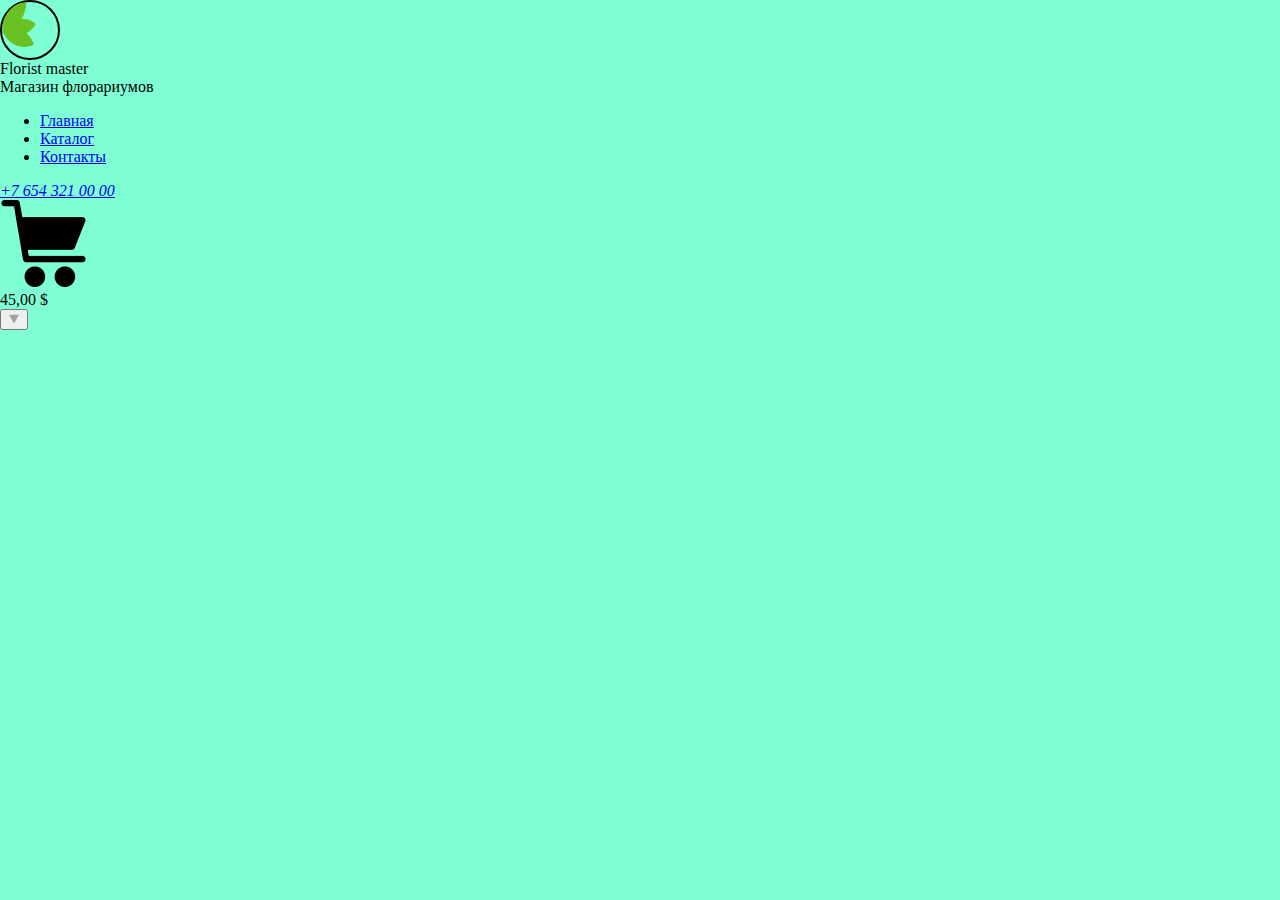
==== Florarium/index.html @ 74166a82 "Отстилизовали лого" ====
<!DOCTYPE html>
<html lang="ru">

<head>
    <meta charset="UTF-8">
    <meta http-equiv="X-UA-Compatible" content="IE=edge">
    <meta name="viewport" content="width=device-width, initial-scale=1.0">
    <title>Магазин флорариумов</title>
    <link rel="stylesheet" href="style.css">
</head>

<body>
    <div class="wrapper">
        <header class="header">
            <div class="logo">
                <div class="logo__img-wrap">
                    <img src="img/logo.png" alt="Логотип" class="logo__img">
                </div>
                <div class="logo__desc">
                    <div class="logo__title">Florist master</div>
                    <div class="logo__subtitle">Магазин флорариумов</div>
                </div>
            </div>
            <nav class="nav">
                <ul class="nav__list">
                    <li class="nav__item">
                        <a href="#!" class="nav__link">Главная</a>
                    </li>
                    <li class="nav__item">
                        <a href="#!" class="nav__link">Каталог</a>
                    </li>
                    <li class="nav__item">
                        <a href="#!" class="nav__link">Контакты</a>
                    </li>
                </ul>
            </nav>
            <address class="contact">
                <a href="tel:+76543210000" class="contact__tel">+7 654 321 00 00</a>
            </address>
            <div class="cart">
                <a href="#!" class="cart__img-wrap">
                    <img src="img/icons/shopping_cart.png" alt="Корзина" class="cart__img">
                </a>
                <div class="cart__price">
                    <span class="cart__price-value">45,00</span>
                    <span class="cart__price-currency">$</span>
                </div>
                <button class="cart__btn">
                    <img src="img/icons/cart__btn.svg" alt="Кнопка" class="cart__btn-img">
                </button>
            </div>
        </header>
    </div>
</body>

</html>
---- Florarium/style.css ----
* {
    box-sizing: border-box;
}

html,
body {
    height: 100%;
}

.wrapper {
    min-height: 100%;
    background-color: aquamarine;
}

body {
    margin: 0;
}

.logo {}

.logo__img-wrap {
    width: 60px;
    height: 60px;
    border: 2px solid #000000;
    border-radius: 50%;
}

.logo__img {
    width: 60%;
    height: 80%;
}
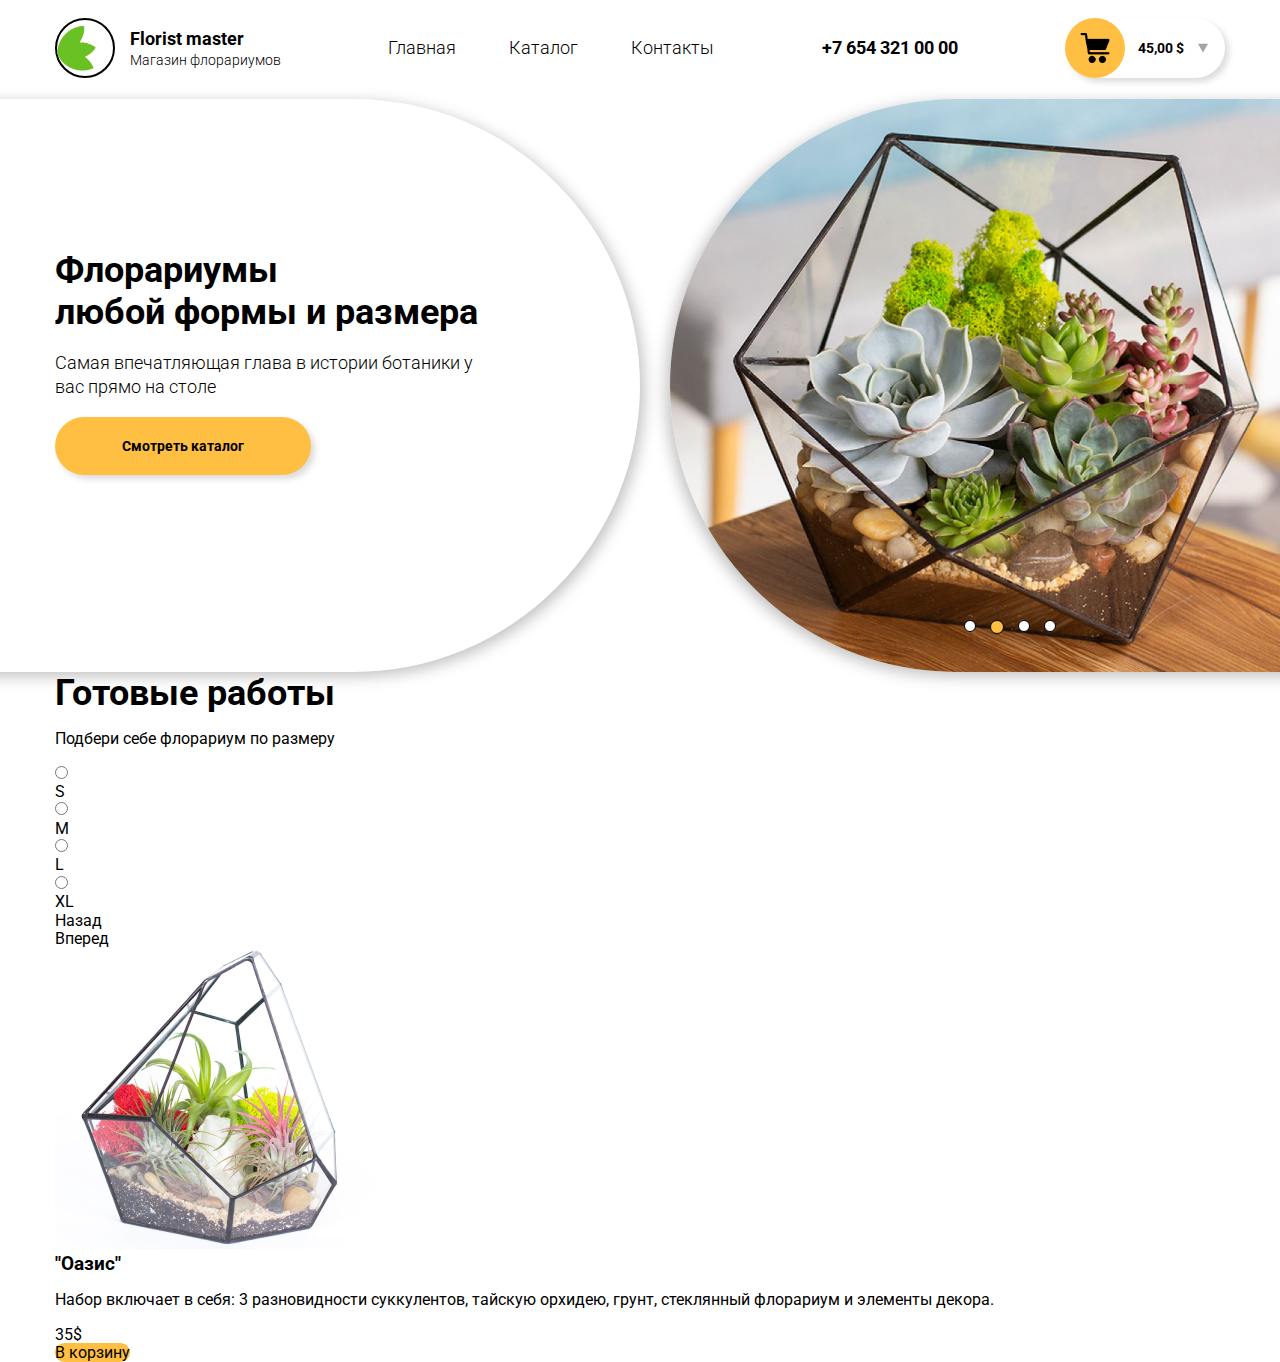
==== commit a07057b5: "Готовые работы" ====
--- a/Florarium/index.html
+++ b/Florarium/index.html
@@ -6,51 +6,141 @@
     <meta http-equiv="X-UA-Compatible" content="IE=edge">
     <meta name="viewport" content="width=device-width, initial-scale=1.0">
     <title>Магазин флорариумов</title>
-    <link rel="stylesheet" href="style.css">
+    <link rel="preconnect" href="https://fonts.googleapis.com">
+    <link rel="preconnect" href="https://fonts.gstatic.com" crossorigin>
+    <link href="https://fonts.googleapis.com/css2?family=Roboto:wght@300;400;700&display=swap" rel="stylesheet">
+    <link rel="stylesheet" href="css/normalize.css">
+    <link rel="stylesheet" href="css/style.css">
 </head>
 
 <body>
     <div class="wrapper">
         <header class="header">
-            <div class="logo">
-                <div class="logo__img-wrap">
-                    <img src="img/logo.png" alt="Логотип" class="logo__img">
+            <div class="container header__container">
+                <div class="logo">
+                    <div class="logo__img-wrap">
+                        <img src="img/logo.png" alt="Логотип" class="logo__img">
+                    </div>
+                    <div class="logo__desc">
+                        <div class="logo__title">Florist master</div>
+                        <div class="logo__subtitle">Магазин флорариумов</div>
+                    </div>
                 </div>
-                <div class="logo__desc">
-                    <div class="logo__title">Florist master</div>
-                    <div class="logo__subtitle">Магазин флорариумов</div>
+                <nav class="nav">
+                    <ul class="nav__list">
+                        <li class="nav__item">
+                            <a href="#!" class="nav__link">Главная</a>
+                        </li>
+                        <li class="nav__item">
+                            <a href="#!" class="nav__link">Каталог</a>
+                        </li>
+                        <li class="nav__item">
+                            <a href="#!" class="nav__link">Контакты</a>
+                        </li>
+                    </ul>
+                </nav>
+                <address class="contact">
+                    <a href="tel:+76543210000" class="contact__tel">+7 654 321 00 00</a>
+                </address>
+                <div class="cart">
+                    <a href="#!" class="cart__img-wrap">
+                        <img src="img/icons/shopping_cart.png" alt="Корзина" class="cart__img">
+                    </a>
+                    <div class="cart__price">
+                        <span class="cart__price-value">45,00</span>
+                        <span class="cart__price-value">$</span>
+                    </div>
+                    <button class="cart__btn">
+                        <img src="img/icons/cart__btn.svg" alt="Кнопка" class="cart__btn-img">
+                    </button>
                 </div>
             </div>
-            <nav class="nav">
-                <ul class="nav__list">
-                    <li class="nav__item">
-                        <a href="#!" class="nav__link">Главная</a>
+        </header>
+        <section class="hero">
+            <div class="hero__desc">
+                <div class="container">
+                    <div class="hero__content">
+                        <h1 class="title">
+                            Флорариумы <br>
+                            любой формы и размера
+                        </h1>
+                        <p class="hero__subtitle">
+                            Самая впечатляющая глава в истории ботаники
+                            у вас прямо на столе
+                        </p>
+                        <a class="btn hero__link" href="#!">Смотреть каталог</a>
+                    </div>
+                </div>
+            </div>
+            <div class="hero__slider">
+                <ul class="dots">
+                    <li class="dot"></li>
+                    <li class="dot active"></li>
+                    <li class="dot"></li>
+                    <li class="dot"></li>
+                </ul>
+                <img src="img/hero_img.jpg" alt="Флорариум" class="hero__slide">
+            </div>
+        </section>
+        <section class="product">
+            <div class="container">
+                <h2 class="title">Готовые работы</h2>
+                <p class="product__subtitle">Подбери себе флорариум по размеру</p>
+                <ul class="product__size-list">
+                    <li class="product__size">
+                        <label>
+                            <input type="radio" name="size" class="product__check">
+                            <div class="product__check-fake">S</div>
+                        </label>
                     </li>
-                    <li class="nav__item">
-                        <a href="#!" class="nav__link">Каталог</a>
+                    <li class="product__size">
+                        <label>
+                            <input type="radio" name="size" class="product__check">
+                            <div class="product__check-fake">M</div>
+                        </label>
                     </li>
-                    <li class="nav__item">
-                        <a href="#!" class="nav__link">Контакты</a>
+                    <li class="product__size">
+                        <label>
+                            <input type="radio" name="size" class="product__check">
+                            <div class="product__check-fake">L</div>
+                        </label>
+                    </li>
+                    <li class="product__size">
+                        <label>
+                            <input type="radio" name="size" class="product__check">
+                            <div class="product__check-fake">XL</div>
+                        </label>
                     </li>
                 </ul>
-            </nav>
-            <address class="contact">
-                <a href="tel:+76543210000" class="contact__tel">+7 654 321 00 00</a>
-            </address>
-            <div class="cart">
-                <a href="#!" class="cart__img-wrap">
-                    <img src="img/icons/shopping_cart.png" alt="Корзина" class="cart__img">
-                </a>
-                <div class="cart__price">
-                    <span class="cart__price-value">45,00</span>
-                    <span class="cart__price-currency">$</span>
+                <div class="product__slider">
+                    <div class="product__slider-ctrls">
+                        <div class="product__slider-ctrl product__clider--ctrl--prev">Назад</div>
+                        <div class="product__slider-ctrl product__clider--ctrl--next">Вперед</div>
+                    </div>
+                    <ul class="product__list">
+                        <li class="product__item">
+                            <div class="product__img-wrap">
+                                <img src="img/finished_work/oazis.png" alt="Флорариум оазис" class="product__img">
+                            </div>
+                            <div class="product__desc">
+                                <h3 class="product__name">"Оазис"</h3>
+                                <p class="product__info">
+                                    Набор включает в себя: 3 разновидности суккулентов, тайскую орхидею, грунт,
+                                    стеклянный
+                                    флорариум и элементы декора.
+                                </p>
+                            </div>
+                            <div class="product__buy">
+                                <div class="product__price">35$</div>
+                                <botton class="product__buy-btn btn">В корзину</botton>
+                            </div>
+                        </li>
+                    </ul>
                 </div>
-                <button class="cart__btn">
-                    <img src="img/icons/cart__btn.svg" alt="Кнопка" class="cart__btn-img">
-                </button>
             </div>
-        </header>
+        </section>
     </div>
+
 </body>
 
 </html>--- a/Florarium/css/style.css
+++ b/Florarium/css/style.css
@@ -0,0 +1,296 @@
+* {
+    box-sizing: border-box;
+}
+
+html,
+body {
+    height: 100%;
+}
+
+body {
+    margin: 0;
+    font-family: 'Roboto', sans-serif;
+    color: #000000;
+    font-style: normal;
+}
+
+h1,
+h2,
+h3,
+h4,
+h5,
+h6 {
+    margin: 0;
+}
+
+a {
+    text-decoration: none;
+    color: #000000;
+}
+
+ul {
+    margin: 0;
+    padding: 0;
+}
+
+ul>li {
+    list-style: none;
+}
+
+.wrapper {
+    min-height: 100%;
+}
+
+.container {
+    max-width: 1242px;
+    padding: 0px 36px;
+    margin: 0px auto;
+}
+
+.header {}
+
+.header__container {
+    display: flex;
+    justify-content: space-between;
+    align-items: center;
+    column-gap: 10px;
+    padding-top: 18px;
+    padding-bottom: 21px;
+}
+
+.logo {
+    display: flex;
+    align-items: center;
+    column-gap: 15px;
+}
+
+.logo__img-wrap {
+    width: 60px;
+    height: 60px;
+    border: 2px solid #000000;
+    border-radius: 50%;
+    position: relative;
+    flex-shrink: 0;
+}
+
+.logo__img {
+    width: 70%;
+    height: 80%;
+    object-fit: contain;
+    position: absolute;
+    top: 50%;
+    transform: translateY(-50%);
+}
+
+.logo__title {
+    font-style: normal;
+    font-weight: 700;
+    font-size: 18px;
+    line-height: 131.19%;
+    color: #000000;
+}
+
+.logo__subtitle {
+    font-weight: 300;
+    font-size: 14px;
+    line-height: 131.19%;
+    color: #000000;
+}
+
+.nav__list {
+    display: flex;
+}
+
+.nav__item {
+    margin-right: 53px;
+}
+
+.nav__item:last-child {
+    margin-right: 0;
+}
+
+.nav__link {
+    font-style: normal;
+    font-weight: 300;
+    font-size: 18px;
+    line-height: 1.17;
+    color: #000000;
+    text-decoration: none;
+}
+
+.contact__tel {
+    font-weight: 700;
+    font-style: normal;
+    font-size: 18px;
+    line-height: 1.17;
+    color: #000000;
+    text-decoration: none;
+}
+
+.cart {
+    background: #FFFFFF;
+    box-shadow: 4px 4px 6px rgba(0, 0, 0, 0.14);
+    border-radius: 50px;
+    display: flex;
+    align-items: center;
+    column-gap: 13px;
+    padding-right: 16px;
+}
+
+.cart__img-wrap {
+    width: 60px;
+    height: 60px;
+    background: #FFBF42;
+    display: block;
+    overflow: hidden;
+    position: relative;
+    border-radius: 50%;
+}
+
+.cart__img {
+    width: 50%;
+    height: 50%;
+    object-fit: contain;
+    position: absolute;
+    top: 50%;
+    left: 50%;
+    transform: translate(-50%, -50%);
+}
+
+.cart__price {
+    font-style: normal;
+    font-weight: 700;
+    font-size: 14px;
+    line-height: 16px;
+    color: #000000;
+}
+
+.cart__price-value {}
+
+.cart__btn {
+    background-color: transparent;
+    border: none;
+    width: 12px;
+    height: 12px;
+    position: relative;
+}
+
+.cart__btn-img {
+    width: 100%;
+    height: 100%;
+    object-fit: contain;
+    position: absolute;
+    top: 50%;
+    left: 50%;
+    transform: translate(-50%, -50%);
+}
+
+/* Hero start*/
+.hero {
+    height: 573px;
+    display: flex;
+    column-gap: 30px;
+}
+
+.hero__desc,
+.hero__slider {
+    height: 100%;
+    position: relative;
+}
+
+.hero__desc {
+    flex: 0 0 100%;
+    padding-top: 150px;
+}
+
+.hero__desc::after {
+    content: "";
+    display: block;
+    position: absolute;
+    height: 100%;
+    width: 100%;
+    background-color: #FFFFFF;
+    box-shadow: 4px 4px 15px rgba(0, 0, 0, 0.25);
+    border-radius: 0px 500px 500px 0px;
+    top: 0px;
+    z-index: -10;
+    right: 50%;
+}
+
+.hero__content {
+    width: 37%;
+}
+
+.title {
+    font-weight: 700;
+    font-size: 36px;
+    line-height: 1.17;
+}
+
+.hero__subtitle {
+    font-weight: 300;
+    font-size: 18px;
+    line-height: 1.33;
+}
+
+.btn {
+    background-color: #FFBF42;
+    border-radius: 50px;
+}
+
+.hero__link {
+    box-shadow: 4px 4px 6px rgba(0, 0, 0, 0.14);
+    display: flex;
+    width: 256px;
+    min-height: 48px;
+    padding: 20px;
+    justify-content: center;
+    align-items: center;
+    text-align: center;
+    font-weight: 700;
+    font-size: 14px;
+    line-height: 131.19%;
+}
+
+.hero__slider {
+    flex: 0 0 50%;
+    overflow: hidden;
+    transform: translateX(-100%);
+    box-shadow: -4px 4px 15px rgba(0, 0, 0, 0.25);
+    border-radius: 500px 0px 0px 500px;
+}
+
+.dots {
+    position: absolute;
+    margin-left: 46%;
+    display: flex;
+    bottom: 38px;
+}
+
+.dot {
+    width: 12px;
+    height: 12px;
+    background-color: #FFFFFF;
+    border: 1px solid black;
+    border-radius: 50%;
+    margin-right: 14px;
+}
+
+.dot:last-child {
+    margin-right: 0;
+}
+
+.dot.active {
+    background-color: #FFBF42;
+    width: 14px;
+    height: 14px;
+}
+
+.hero__slide {
+    width: 100%;
+    height: 100%;
+    object-fit: cover;
+}
+
+
+/* Hero end */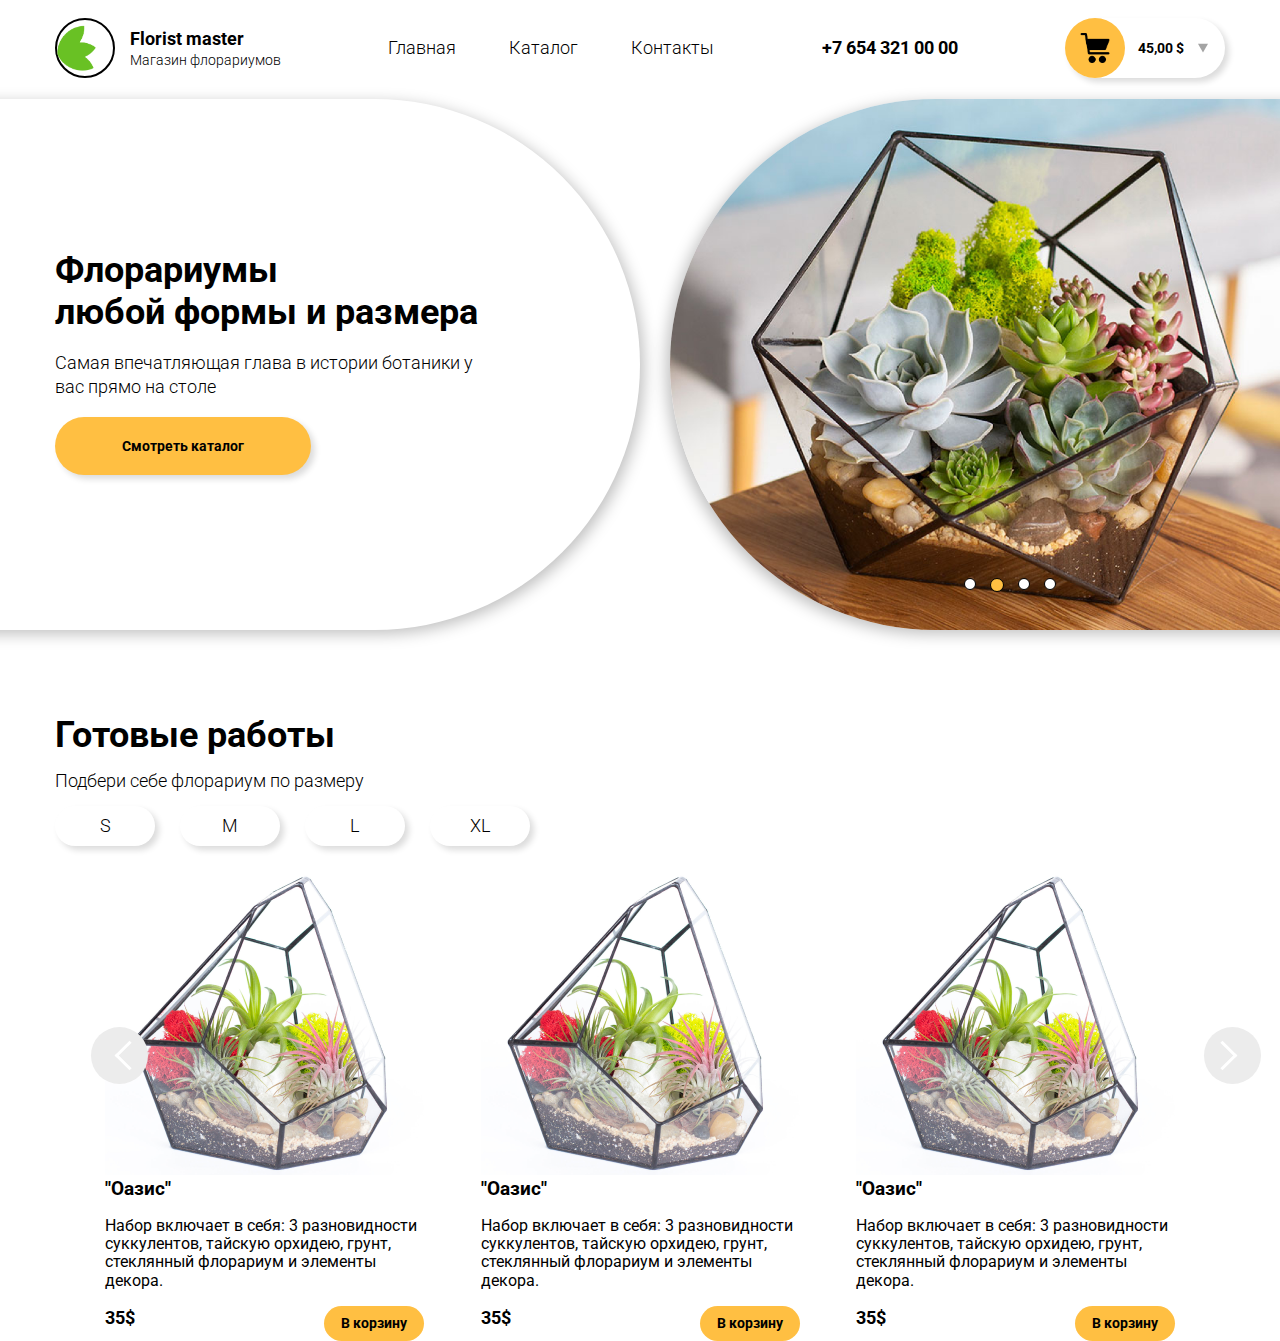
==== commit fa071771: "секция готовые работы (ya hicho ne ponyala((()" ====
--- a/Florarium/index.html
+++ b/Florarium/index.html
@@ -114,11 +114,11 @@
                 </ul>
                 <div class="product__slider">
                     <div class="product__slider-ctrls">
-                        <div class="product__slider-ctrl product__clider--ctrl--prev">Назад</div>
-                        <div class="product__slider-ctrl product__clider--ctrl--next">Вперед</div>
+                        <div class="product__slider-ctrl product__slider--ctrl--prev">Назад</div>
+                        <div class="product__slider-ctrl product__slider--ctrl--next">Вперед</div>
                     </div>
                     <ul class="product__list">
-                        <li class="product__item">
+                        <li class="product__item card">
                             <div class="product__img-wrap">
                                 <img src="img/finished_work/oazis.png" alt="Флорариум оазис" class="product__img">
                             </div>
@@ -130,9 +130,43 @@
                                     флорариум и элементы декора.
                                 </p>
                             </div>
-                            <div class="product__buy">
-                                <div class="product__price">35$</div>
-                                <botton class="product__buy-btn btn">В корзину</botton>
+                            <div class="card__buy">
+                                <div class="card__price">35$</div>
+                                <botton class="card__buy-btn btn">В корзину</botton>
+                            </div>
+                        </li>
+                        <li class="product__item card">
+                            <div class="product__img-wrap">
+                                <img src="img/finished_work/oazis.png" alt="Флорариум оазис" class="product__img">
+                            </div>
+                            <div class="product__desc">
+                                <h3 class="product__name">"Оазис"</h3>
+                                <p class="product__info">
+                                    Набор включает в себя: 3 разновидности суккулентов, тайскую орхидею, грунт,
+                                    стеклянный
+                                    флорариум и элементы декора.
+                                </p>
+                            </div>
+                            <div class="card__buy">
+                                <div class="card__price">35$</div>
+                                <botton class="card__buy-btn btn">В корзину</botton>
+                            </div>
+                        </li>
+                        <li class="product__item card">
+                            <div class="product__img-wrap">
+                                <img src="img/finished_work/oazis.png" alt="Флорариум оазис" class="product__img">
+                            </div>
+                            <div class="product__desc">
+                                <h3 class="product__name">"Оазис"</h3>
+                                <p class="product__info">
+                                    Набор включает в себя: 3 разновидности суккулентов, тайскую орхидею, грунт,
+                                    стеклянный
+                                    флорариум и элементы декора.
+                                </p>
+                            </div>
+                            <div class="card__buy">
+                                <div class="card__price">35$</div>
+                                <botton class="card__buy-btn btn">В корзину</botton>
                             </div>
                         </li>
                     </ul>
--- a/Florarium/css/style.css
+++ b/Florarium/css/style.css
@@ -39,6 +39,7 @@
 
 .wrapper {
     min-height: 100%;
+    overflow: hidden;
 }
 
 .container {
@@ -190,6 +191,7 @@
     height: 573px;
     display: flex;
     column-gap: 30px;
+    padding-bottom: 42px;
 }
 
 .hero__desc,
@@ -236,6 +238,11 @@
 .btn {
     background-color: #FFBF42;
     border-radius: 50px;
+}
+
+.btn:hover {
+    background-color: rgb(66, 231, 243);
+    transition: all 0.4s;
 }
 
 .hero__link {
@@ -292,5 +299,191 @@
     object-fit: cover;
 }
 
-
-/* Hero end */+/* Hero end */
+
+/*product start*/
+
+.product {
+    padding-top: 42px;
+}
+
+.product__subtitle {
+    font-weight: 300;
+    font-size: 18px;
+    line-height: 131.19%;
+    margin: 13px 0px;
+
+}
+
+.product__size-list {
+    display: flex;
+    column-gap: 25px;
+}
+
+.product__size {
+    position: relative;
+}
+
+.product__check {
+    position: absolute;
+    top: 0;
+    left: -9999px;
+
+}
+
+.product__check:checked+.product__check-fake {
+    background-color: #FFBF42;
+    box-shadow: none;
+}
+
+.product__check-fake {
+    background-color: #FFFFFF;
+    border-radius: 50px;
+    box-shadow: 4px 4px 6px rgba(0, 0, 0, 0.14);
+    width: 100px;
+    height: 40px;
+    display: flex;
+    align-items: center;
+    justify-content: center;
+    font-weight: 300;
+    font-size: 18px;
+    line-height: 131.19%;
+    transition: 0.3s;
+
+}
+
+.product__check-fake:hover {
+    background-color: #f0eff0;
+
+}
+
+.product__slider {
+    padding-top: 28px;
+    position: relative;
+}
+
+.product__slider-ctrls {
+    position: absolute;
+    width: 100%;
+    top: 36.7%;
+}
+
+.product__slider-ctrl {
+    width: 57px;
+    height: 57px;
+    background-color: #ececec;
+    border-radius: 50%;
+    border: none;
+    font-size: 0;
+    display: flex;
+    justify-content: center;
+    align-items: center;
+
+}
+
+.product__slider-ctrl::after {
+    content: '';
+    width: 18px;
+    height: 18px;
+    border-style: solid;
+    border-color: #FFFFFF;
+    border-width: 0px 3px 3px 0px;
+}
+
+.product__slider--ctrl--prev {
+    position: absolute;
+    padding-left: 20px;
+    left: 0;
+    transform: translateX(36px);
+}
+
+.product__slider--ctrl--prev::after {
+    transform: rotate(135deg);
+
+}
+
+.product__slider--ctrl--next {
+    position: absolute;
+    padding-right: 20px;
+    right: 0;
+    transform: translateX(36px);
+
+}
+
+.product__slider--ctrl--next::after {
+    transform: rotate(-45deg);
+}
+
+.product__list {
+    display: flex;
+    justify-content: space-between;
+    padding: 0% 50px;
+}
+
+.card {
+    box-shadow: 4px 4px 15px rgba(0 0 0 0.13);
+}
+
+.product__item {
+    max-width: 319px;
+    margin-right: 5.2%;
+
+}
+
+.product__item:last-child {
+    margin-right: 0;
+}
+
+.card__img-wrap {
+    width: 100%;
+    height: 301px;
+}
+
+.card__img {
+    width: 100%;
+    height: 100%;
+    object-fit: contain;
+}
+
+.card__desc {
+    padding: 18px 33px 24px;
+}
+
+.card__name {
+    font-weight: 700;
+    font-size: 18px;
+    line-height: 131.19%;
+    margin-bottom: 12px;
+
+}
+
+.card__info {
+    font-weight: 300;
+    font-size: 12px;
+    line-height: 131.19%;
+    margin-bottom: 18px;
+}
+
+.card__buy {
+    display: flex;
+    justify-content: space-between;
+}
+
+.card__price {
+    font-weight: 700;
+    font-size: 18px;
+    line-height: 131.19%;
+}
+
+.card__buy-btn {
+    border: none;
+    padding: 8px 17px;
+    font-weight: 700;
+    font-size: 14px;
+    line-height: 131.19%;
+}
+
+.btn {}
+
+
+/*product end*/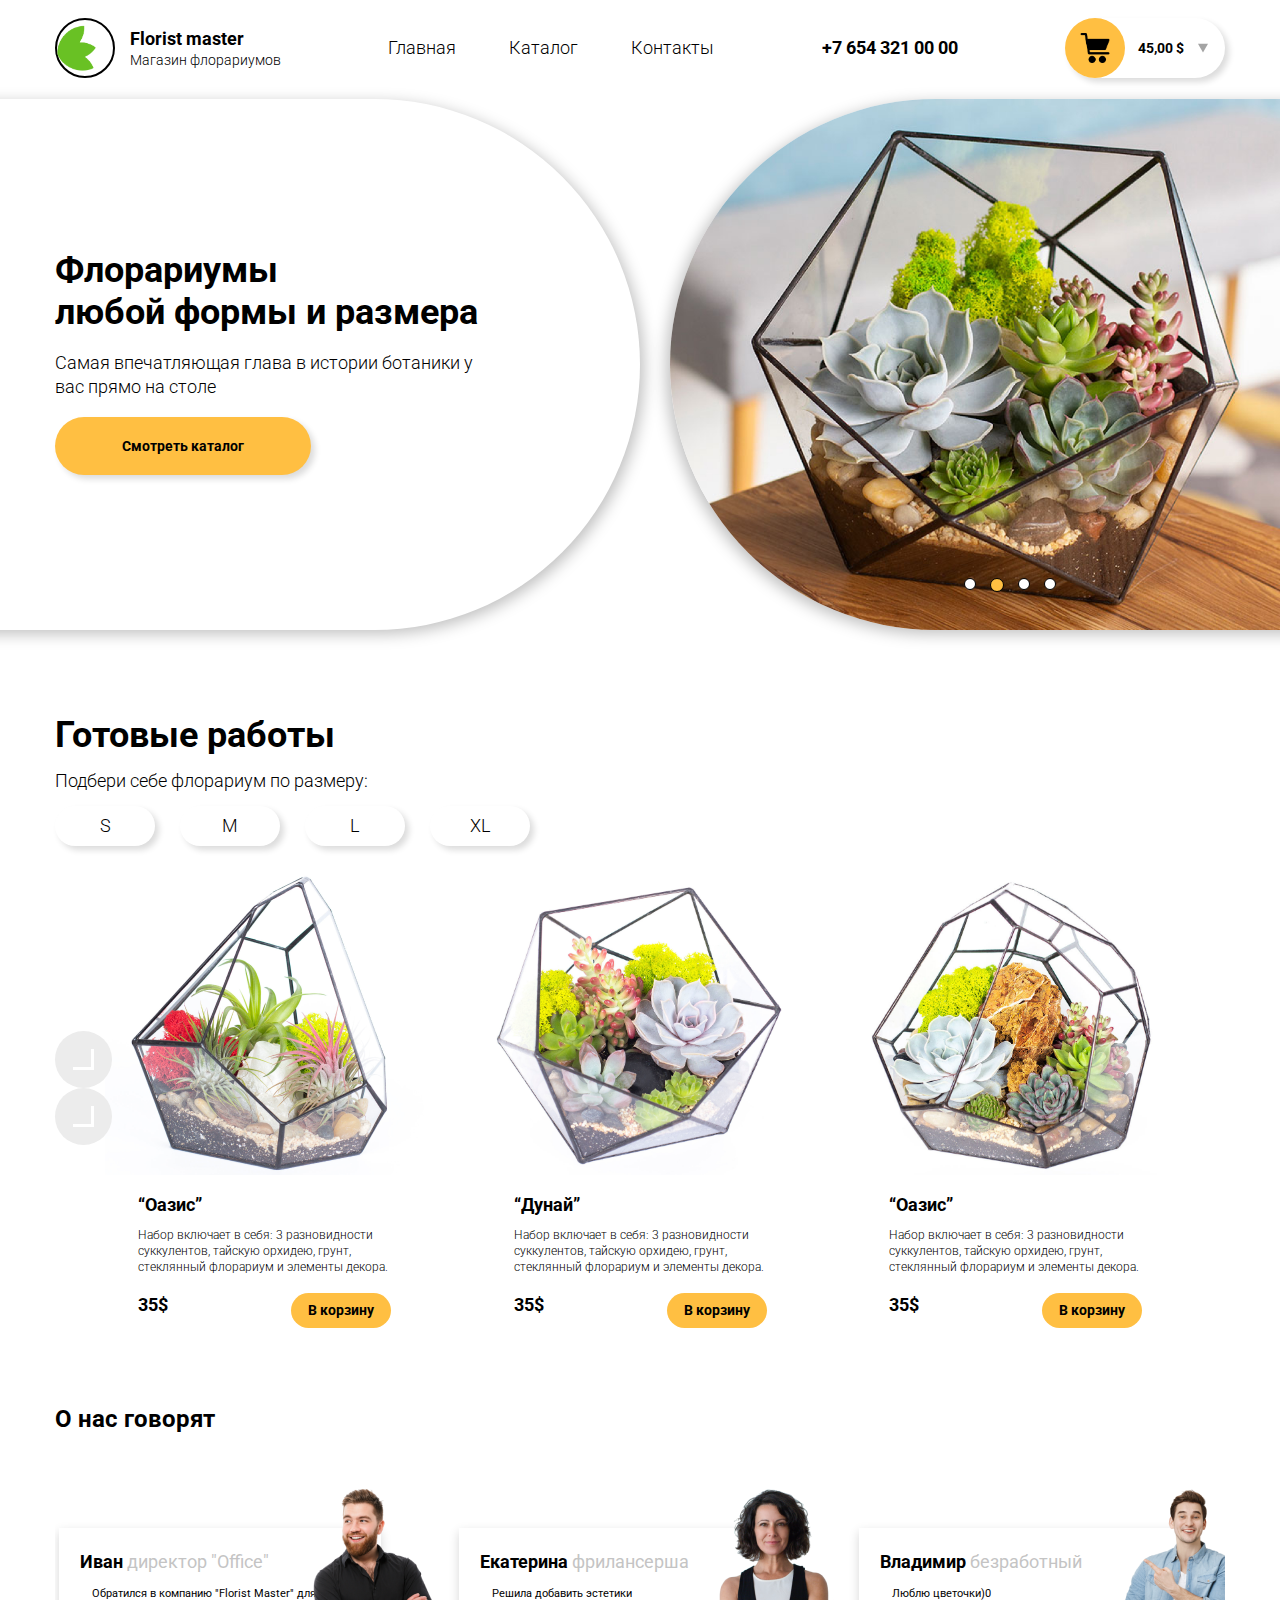
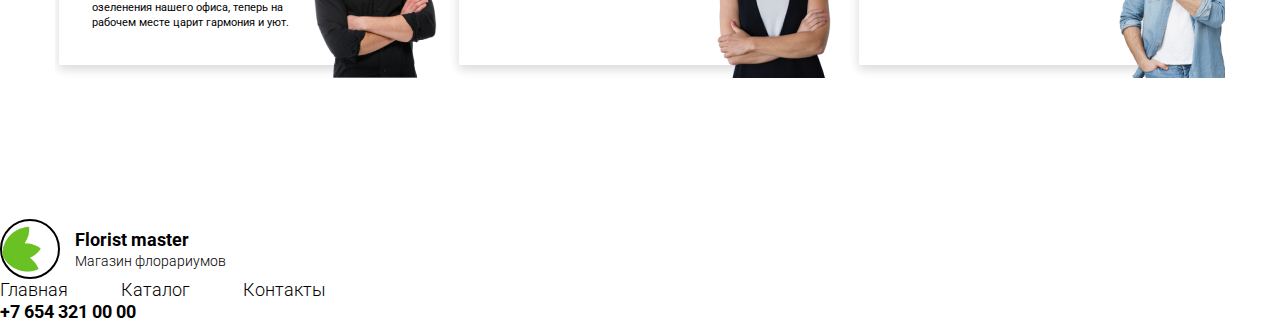
==== commit a56c4f7d: "Add files via upload" ====
--- a/Florarium/index.html
+++ b/Florarium/index.html
@@ -85,96 +85,173 @@
         <section class="product">
             <div class="container">
                 <h2 class="title">Готовые работы</h2>
-                <p class="product__subtitle">Подбери себе флорариум по размеру</p>
+                <p class="product__subtitle">Подбери себе флорариум по размеру:</p>
                 <ul class="product__size-list">
                     <li class="product__size">
                         <label>
-                            <input type="radio" name="size" class="product__check">
+                            <input type="radio" name="size" id="" class="product__check">
                             <div class="product__check-fake">S</div>
                         </label>
                     </li>
                     <li class="product__size">
                         <label>
-                            <input type="radio" name="size" class="product__check">
+                            <input type="radio" name="size" id="" class="product__check">
                             <div class="product__check-fake">M</div>
                         </label>
                     </li>
                     <li class="product__size">
                         <label>
-                            <input type="radio" name="size" class="product__check">
+                            <input type="radio" name="size" id="" class="product__check">
                             <div class="product__check-fake">L</div>
                         </label>
                     </li>
                     <li class="product__size">
                         <label>
-                            <input type="radio" name="size" class="product__check">
+                            <input type="radio" name="size" id="" class="product__check">
                             <div class="product__check-fake">XL</div>
                         </label>
                     </li>
                 </ul>
                 <div class="product__slider">
                     <div class="product__slider-ctrls">
-                        <div class="product__slider-ctrl product__slider--ctrl--prev">Назад</div>
-                        <div class="product__slider-ctrl product__slider--ctrl--next">Вперед</div>
+                        <button class="product__slider-ctrl product__slider-ctrl--prev">Назад</button>
+                        <button class="product__slider-ctrl product__slider-ctrl--next">Вперед</button>
                     </div>
                     <ul class="product__list">
                         <li class="product__item card">
-                            <div class="product__img-wrap">
-                                <img src="img/finished_work/oazis.png" alt="Флорариум оазис" class="product__img">
-                            </div>
-                            <div class="product__desc">
-                                <h3 class="product__name">"Оазис"</h3>
-                                <p class="product__info">
+                            <div class="card__img-wrap">
+                                <img src="img/finished_work/oazis.png" alt="флорариум оазис" class="card__img">
+                            </div>
+                            <div class="card__desc">
+                                <h3 class="card__name">“Оазис”</h3>
+                                <p class="card__info">
                                     Набор включает в себя: 3 разновидности суккулентов, тайскую орхидею, грунт,
                                     стеклянный
                                     флорариум и элементы декора.
                                 </p>
-                            </div>
-                            <div class="card__buy">
-                                <div class="card__price">35$</div>
-                                <botton class="card__buy-btn btn">В корзину</botton>
-                            </div>
+                                <div class="card__buy">
+                                    <div class="card__price">35$</div>
+                                    <button class="card__buy-btn btn">В корзину</button>
+                                </div>
+                            </div>
+
                         </li>
                         <li class="product__item card">
-                            <div class="product__img-wrap">
-                                <img src="img/finished_work/oazis.png" alt="Флорариум оазис" class="product__img">
-                            </div>
-                            <div class="product__desc">
-                                <h3 class="product__name">"Оазис"</h3>
-                                <p class="product__info">
+                            <div class="card__img-wrap">
+                                <img src="img/finished_work/dunay.png" alt="флорариум Дунай" class="card__img">
+                            </div>
+                            <div class="card__desc">
+                                <h3 class="card__name">“Дунай”</h3>
+                                <p class="card__info">
                                     Набор включает в себя: 3 разновидности суккулентов, тайскую орхидею, грунт,
                                     стеклянный
                                     флорариум и элементы декора.
                                 </p>
-                            </div>
-                            <div class="card__buy">
-                                <div class="card__price">35$</div>
-                                <botton class="card__buy-btn btn">В корзину</botton>
+                                <div class="card__buy">
+                                    <div class="card__price">35$</div>
+                                    <button class="card__buy-btn btn">В корзину</button>
+                                </div>
                             </div>
                         </li>
                         <li class="product__item card">
-                            <div class="product__img-wrap">
-                                <img src="img/finished_work/oazis.png" alt="Флорариум оазис" class="product__img">
-                            </div>
-                            <div class="product__desc">
-                                <h3 class="product__name">"Оазис"</h3>
-                                <p class="product__info">
+                            <div class="card__img-wrap">
+                                <img src="img/finished_work/riva.png" alt="флорариум оазис" class="card__img">
+                            </div>
+                            <div class="card__desc">
+                                <h3 class="card__name">“Оазис”</h3>
+                                <p class="card__info">
                                     Набор включает в себя: 3 разновидности суккулентов, тайскую орхидею, грунт,
                                     стеклянный
                                     флорариум и элементы декора.
                                 </p>
-                            </div>
-                            <div class="card__buy">
-                                <div class="card__price">35$</div>
-                                <botton class="card__buy-btn btn">В корзину</botton>
+                                <div class="card__buy">
+                                    <div class="card__price">35$</div>
+                                    <button class="card__buy-btn btn">В корзину</button>
+                                </div>
                             </div>
                         </li>
                     </ul>
                 </div>
             </div>
         </section>
+        <section class="about">
+            <div class="container">
+                <h2 class="about__title">О нас говорят</h2>
+                <ul class="about__list">
+                    <li class="about__item feedback">
+                        <div class="feedback__info">
+                            <div class="feedback__title">
+                                <span class="feedback__name"> Иван</span>
+                                <span class="feedback__prof"> директор "Office"</span>
+                            </div>
+                            <div class="feedback__text">
+                                Обратился в компанию "Florist Master" для озеленения нашего офиса, теперь на рабочем
+                                месте царит гармония и уют.
+                            </div>
+                        </div>
+                        <div class="feedback__avatar">
+                            <img src="img/rev__photo/ivan.png" alt="man" class="feedback__pick">
+                        </div>
+                    </li>
+                    <li class="about__item feedback">
+                        <div class="feedback__info">
+                            <div class="feedback__title">
+                                <span class="feedback__name"> Екатерина</span>
+                                <span class="feedback__prof"> фрилансерша</span>
+                            </div>
+                            <div class="feedback__text">
+                                Решила добавить эстетики
+                            </div>
+                        </div>
+                        <div class="feedback__avatar">
+                            <img src="img/rev__photo/kate.png" alt="man" class="feedback__pick">
+                        </div>
+                    </li>
+                    <li class="about__item feedback">
+                        <div class="feedback__info">
+                            <div class="feedback__title">
+                                <span class="feedback__name">Владимир</span>
+                                <span class="feedback__prof"> безработный</span>
+                            </div>
+                            <div class="feedback__text">
+                                Люблю цветочки)0
+                            </div>
+                        </div>
+                        <div class="feedback__avatar">
+                            <img src="img/rev__photo/vladimir.png" alt="man" class="feedback__pick">
+                        </div>
+                    </li>
+                </ul>
+            </div>
+        </section>
+        <footer class="footer">
+            <div class="logo">
+                <div class="logo__img-wrap">
+                    <img src="img/logo.png" alt="Логотип" class="logo__img">
+                </div>
+                <div class="logo__desc">
+                    <div class="logo__title">Florist master</div>
+                    <div class="logo__subtitle">Магазин флорариумов</div>
+                </div>
+            </div>
+            <nav class="nav">
+                <ul class="nav__list">
+                    <li class="nav__item">
+                        <a href="#!" class="nav__link">Главная</a>
+                    </li>
+                    <li class="nav__item">
+                        <a href="#!" class="nav__link">Каталог</a>
+                    </li>
+                    <li class="nav__item">
+                        <a href="#!" class="nav__link">Контакты</a>
+                    </li>
+                </ul>
+            </nav>
+            <address class="contact">
+                <a href="tel:+76543210000" class="contact__tel">+7 654 321 00 00</a>
+            </address>
+        </footer>
     </div>
-
 </body>
 
 </html>--- a/Florarium/css/style.css
+++ b/Florarium/css/style.css
@@ -393,8 +393,7 @@
 .product__slider--ctrl--prev {
     position: absolute;
     padding-left: 20px;
-    left: 0;
-    transform: translateX(36px);
+    left: -36px;
 }
 
 .product__slider--ctrl--prev::after {
@@ -486,4 +485,125 @@
 .btn {}
 
 
-/*product end*/+/*product end*/
+.about {
+    padding: 54px 0px 88px;
+}
+
+.about__title {
+    margin-bottom: 53px;
+}
+
+.about__list {
+    display: flex;
+    column-gap: 78px;
+    overflow-x: auto;
+    overflow-y: hidden;
+    padding: 42px 4px 66px;
+}
+
+.about__item {
+    flex-shrink: 0;
+}
+
+.feedback {
+    background-color: #FFFFFF;
+    box-shadow: 0px 4px 10px rgba(0, 0, 0, 0.16);
+    width: 322px;
+    min-height: 137px;
+    padding: 22px 62px 22px 21px;
+    position: relative;
+}
+
+.feedback__info {}
+
+.feedback__title {
+    margin-bottom: 13px;
+}
+
+.feedback__name {
+    font-weight: 700;
+    font-size: 18px;
+    line-height: 131.19%;
+}
+
+.feedback__prof {
+    font-weight: 400;
+    font-size: 18px;
+    line-height: 131.19%;
+    color: #C4C4C4;
+}
+
+.feedback__text {
+    font-weight: 400;
+    font-size: 11px;
+    line-height: 131.19%;
+    padding-left: 12px;
+}
+
+.feedback__avatar {
+    position: absolute;
+    top: -42px;
+    right: -62px;
+    width: 135px;
+    height: 192px;
+
+}
+
+.feedback__pick {
+    width: 100%;
+    height: 100%;
+    object-fit: contain;
+}
+
+@media (max-width: 768px) {
+    .about {
+        padding: 54px 0px 88px;
+    }
+
+    .about__container {
+        display: flex;
+        flex-direction: column;
+    }
+
+    .about__title {
+        margin-bottom: 53px;
+    }
+
+    .about__list {
+        overflow-x: hidden;
+        overflow-y: auto;
+        padding: 42px 101px 4px 0px;
+        flex-direction: column;
+        align-self: center;
+        min-height: 636px;
+        row-gap: 85px;
+    }
+
+    /* about end*/
+
+    .footer {}
+
+    .logo {}
+
+    .logo__img-wrap {}
+
+    .logo__img {}
+
+    .logo__desc {}
+
+    .logo__title {}
+
+    .logo__subtitle {}
+
+    .nav {}
+
+    .nav__list {}
+
+    .nav__item {}
+
+    .nav__link {}
+
+    .contact {}
+
+    .contact__tel {}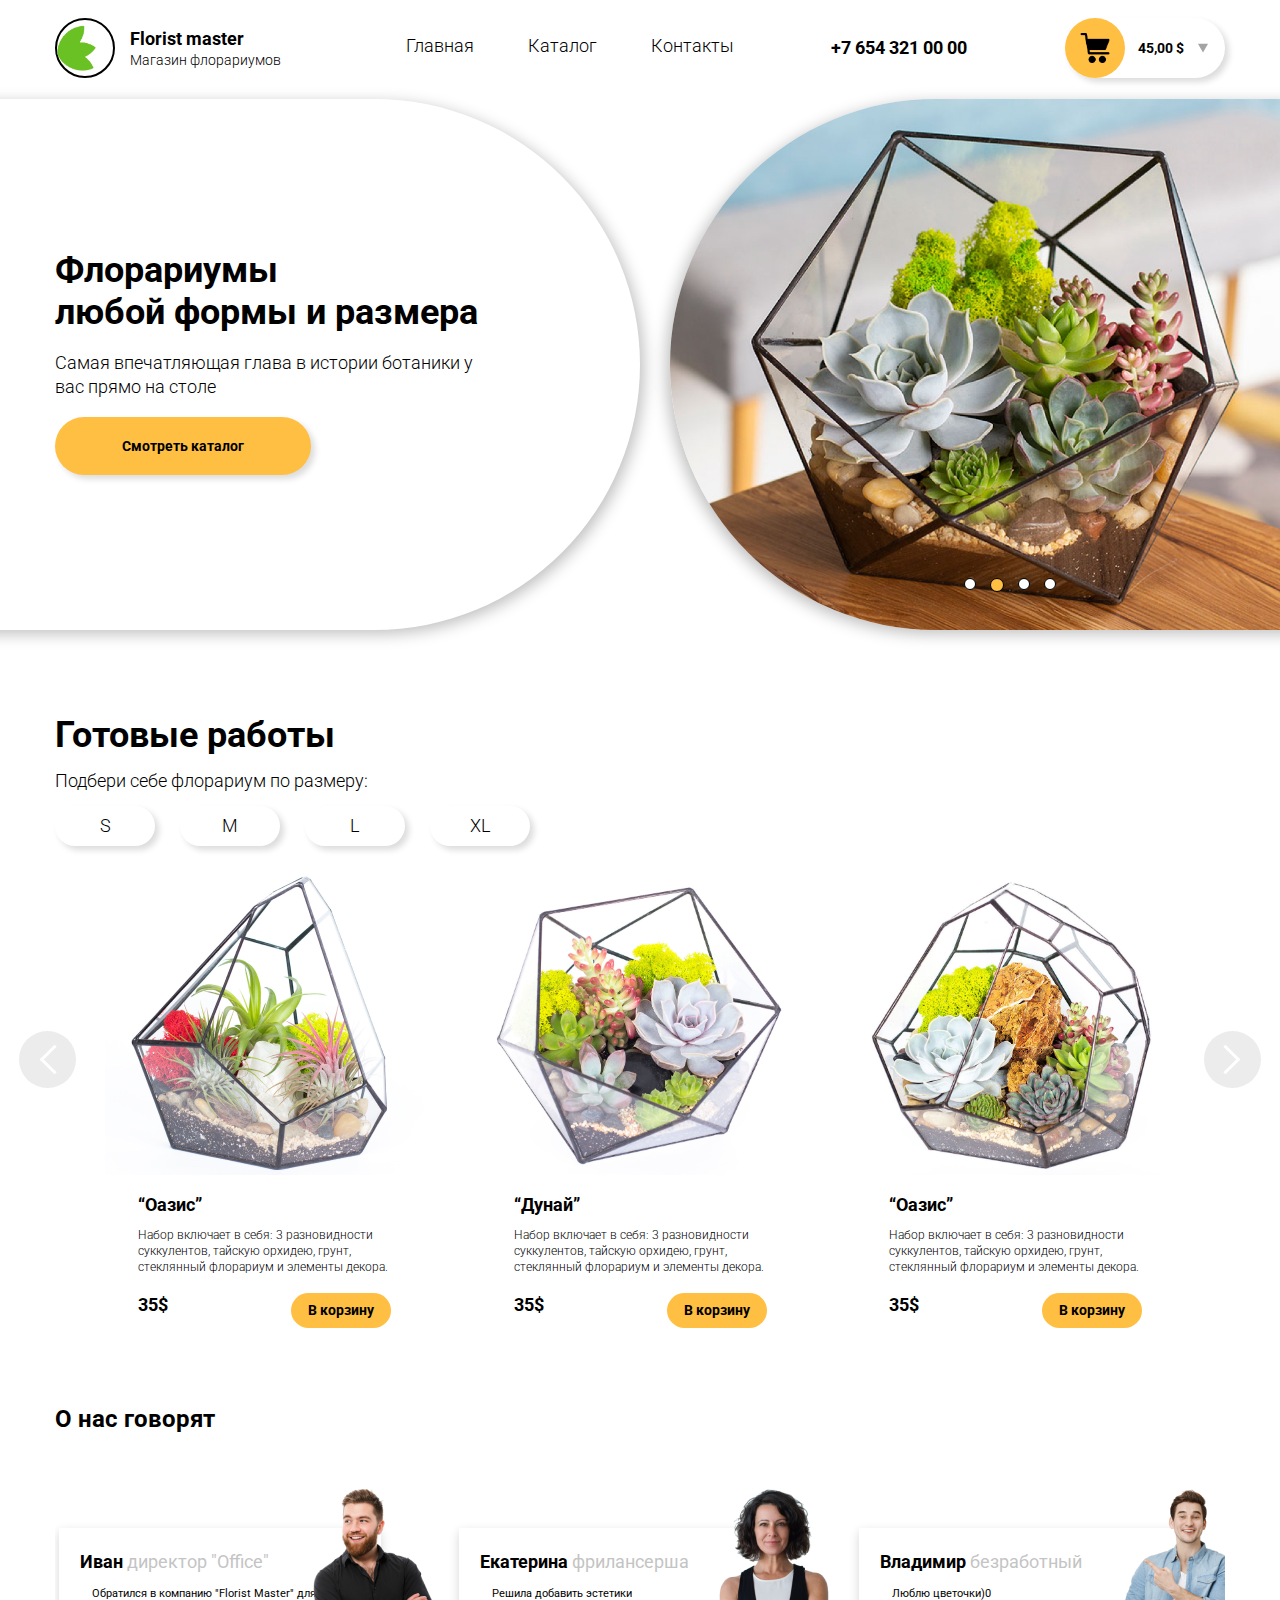
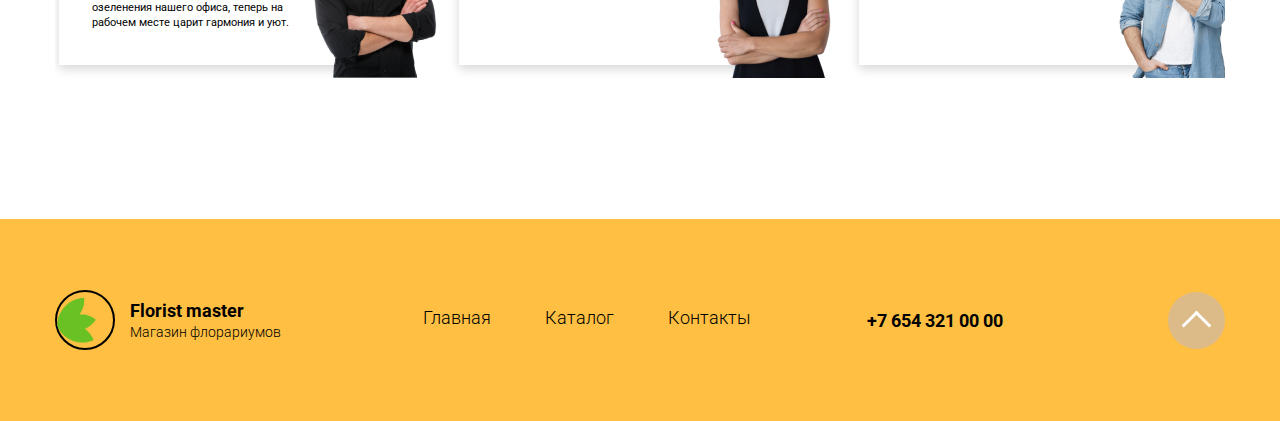
==== commit fac637e0: "Add files via upload" ====
--- a/Florarium/index.html
+++ b/Florarium/index.html
@@ -54,6 +54,11 @@
                         <img src="img/icons/cart__btn.svg" alt="Кнопка" class="cart__btn-img">
                     </button>
                 </div>
+                <a href="#!" class="humburger">
+                    <span class="humburger__plank"></span>
+                    <span class="humburger__plank humburger__plank_size_long"></span>
+                    <span class="humburger__plank"></span>
+                </a>
             </div>
         </header>
         <section class="hero">
@@ -114,8 +119,8 @@
                 </ul>
                 <div class="product__slider">
                     <div class="product__slider-ctrls">
-                        <button class="product__slider-ctrl product__slider-ctrl--prev">Назад</button>
-                        <button class="product__slider-ctrl product__slider-ctrl--next">Вперед</button>
+                        <button class="control product__slider-prev">Назад</button>
+                        <button class="control product__slider-next">Вперед</button>
                     </div>
                     <ul class="product__list">
                         <li class="product__item card">
@@ -225,31 +230,36 @@
             </div>
         </section>
         <footer class="footer">
-            <div class="logo">
-                <div class="logo__img-wrap">
-                    <img src="img/logo.png" alt="Логотип" class="logo__img">
-                </div>
-                <div class="logo__desc">
-                    <div class="logo__title">Florist master</div>
-                    <div class="logo__subtitle">Магазин флорариумов</div>
-                </div>
-            </div>
-            <nav class="nav">
-                <ul class="nav__list">
-                    <li class="nav__item">
-                        <a href="#!" class="nav__link">Главная</a>
-                    </li>
-                    <li class="nav__item">
-                        <a href="#!" class="nav__link">Каталог</a>
-                    </li>
-                    <li class="nav__item">
-                        <a href="#!" class="nav__link">Контакты</a>
-                    </li>
-                </ul>
-            </nav>
-            <address class="contact">
-                <a href="tel:+76543210000" class="contact__tel">+7 654 321 00 00</a>
-            </address>
+            <div class="footer__container container">
+                <div class="footer__content">
+                    <div class="logo">
+                        <div class="logo__img-wrap">
+                            <img src="img/logo.png" alt="Логотип" class="logo__img">
+                        </div>
+                        <div class="logo__desc">
+                            <div class="logo__title">Florist master</div>
+                            <div class="logo__subtitle">Магазин флорариумов</div>
+                        </div>
+                    </div>
+                    <nav class="nav footer__">
+                        <ul class="nav__list">
+                            <li class="nav__item">
+                                <a href="#!" class="nav__link">Главная</a>
+                            </li>
+                            <li class="nav__item">
+                                <a href="#!" class="nav__link">Каталог</a>
+                            </li>
+                            <li class="nav__item">
+                                <a href="#!" class="nav__link">Контакты</a>
+                            </li>
+                        </ul>
+                    </nav>
+                    <address class="contact">
+                        <a href="tel:+76543210000" class="contact__tel">+7 654 321 00 00</a>
+                    </address>
+                </div>
+                <a href="#!" class="control footer__link"></a>
+            </div>
         </footer>
     </div>
 </body>
--- a/Florarium/css/style.css
+++ b/Florarium/css/style.css
@@ -100,10 +100,13 @@
 
 .nav__list {
     display: flex;
+    flex-wrap: wrap;
 }
 
 .nav__item {
-    margin-right: 53px;
+    margin-right: 27px;
+    margin-left: 27px;
+    margin-bottom: 5px;
 }
 
 .nav__item:last-child {
@@ -186,6 +189,40 @@
     transform: translate(-50%, -50%);
 }
 
+.humburger {
+    width: 55px;
+    height: 33px;
+    display: none;
+    flex-direction: column;
+
+}
+
+.humburger__plank {
+    display: inline-block;
+    height: 5px;
+    width: 91%;
+    border-radius: 50px;
+    background-color: #000000;
+}
+
+.humburger__plank_size_long {
+    width: 100%;
+}
+
+@media (max-width:768px) {
+    .header__conteiner {
+        padding-bottom: 51px;
+    }
+
+    .header__nav {
+        display: none;
+    }
+
+    .humburger {
+        display: flex;
+    }
+}
+
 /* Hero start*/
 .hero {
     height: 573px;
@@ -368,7 +405,7 @@
     top: 36.7%;
 }
 
-.product__slider-ctrl {
+.control {
     width: 57px;
     height: 57px;
     background-color: #ececec;
@@ -381,7 +418,7 @@
 
 }
 
-.product__slider-ctrl::after {
+.control::after {
     content: '';
     width: 18px;
     height: 18px;
@@ -390,18 +427,18 @@
     border-width: 0px 3px 3px 0px;
 }
 
-.product__slider--ctrl--prev {
+.product__slider-prev {
     position: absolute;
     padding-left: 20px;
     left: -36px;
 }
 
-.product__slider--ctrl--prev::after {
+.product__slider-prev::after {
     transform: rotate(135deg);
 
 }
 
-.product__slider--ctrl--next {
+.product__slider-next {
     position: absolute;
     padding-right: 20px;
     right: 0;
@@ -409,7 +446,7 @@
 
 }
 
-.product__slider--ctrl--next::after {
+.product__slider-next::after {
     transform: rotate(-45deg);
 }
 
@@ -579,31 +616,58 @@
         min-height: 636px;
         row-gap: 85px;
     }
-
-    /* about end*/
-
-    .footer {}
-
-    .logo {}
-
-    .logo__img-wrap {}
-
-    .logo__img {}
-
-    .logo__desc {}
-
-    .logo__title {}
-
-    .logo__subtitle {}
-
-    .nav {}
-
-    .nav__list {}
-
-    .nav__item {}
-
-    .nav__link {}
-
-    .contact {}
-
-    .contact__tel {}+}
+
+/* about end*/
+
+.footer {
+    background-color: #FFBF42;
+    padding: 71px 0px;
+}
+
+.footer__container {
+    display: flex;
+    align-items: center;
+    justify-content: space-between;
+}
+
+.footer__content {
+    display: flex;
+    align-items: center;
+    justify-content: space-between;
+    width: 81%;
+}
+
+.footer__link {
+    background-color: #ddbb88;
+    padding-top: 10px;
+}
+
+.footer__link::after {
+    transform: rotate(-135deg);
+}
+
+@media (max-width: 768px) {
+    .footer {
+        padding: 22px 0px 55px;
+    }
+
+    .footer__content {
+        flex-direction: column;
+        align-items: flex-start;
+    }
+
+    .foter__nav {
+        margin: 31px 0 43px;
+    }
+
+    .footer__nav .nav__item:first-child {
+        margin-left: 0;
+    }
+
+    .footer__link {
+        margin-right: 5%;
+    }
+}
+
+/*footer end*/